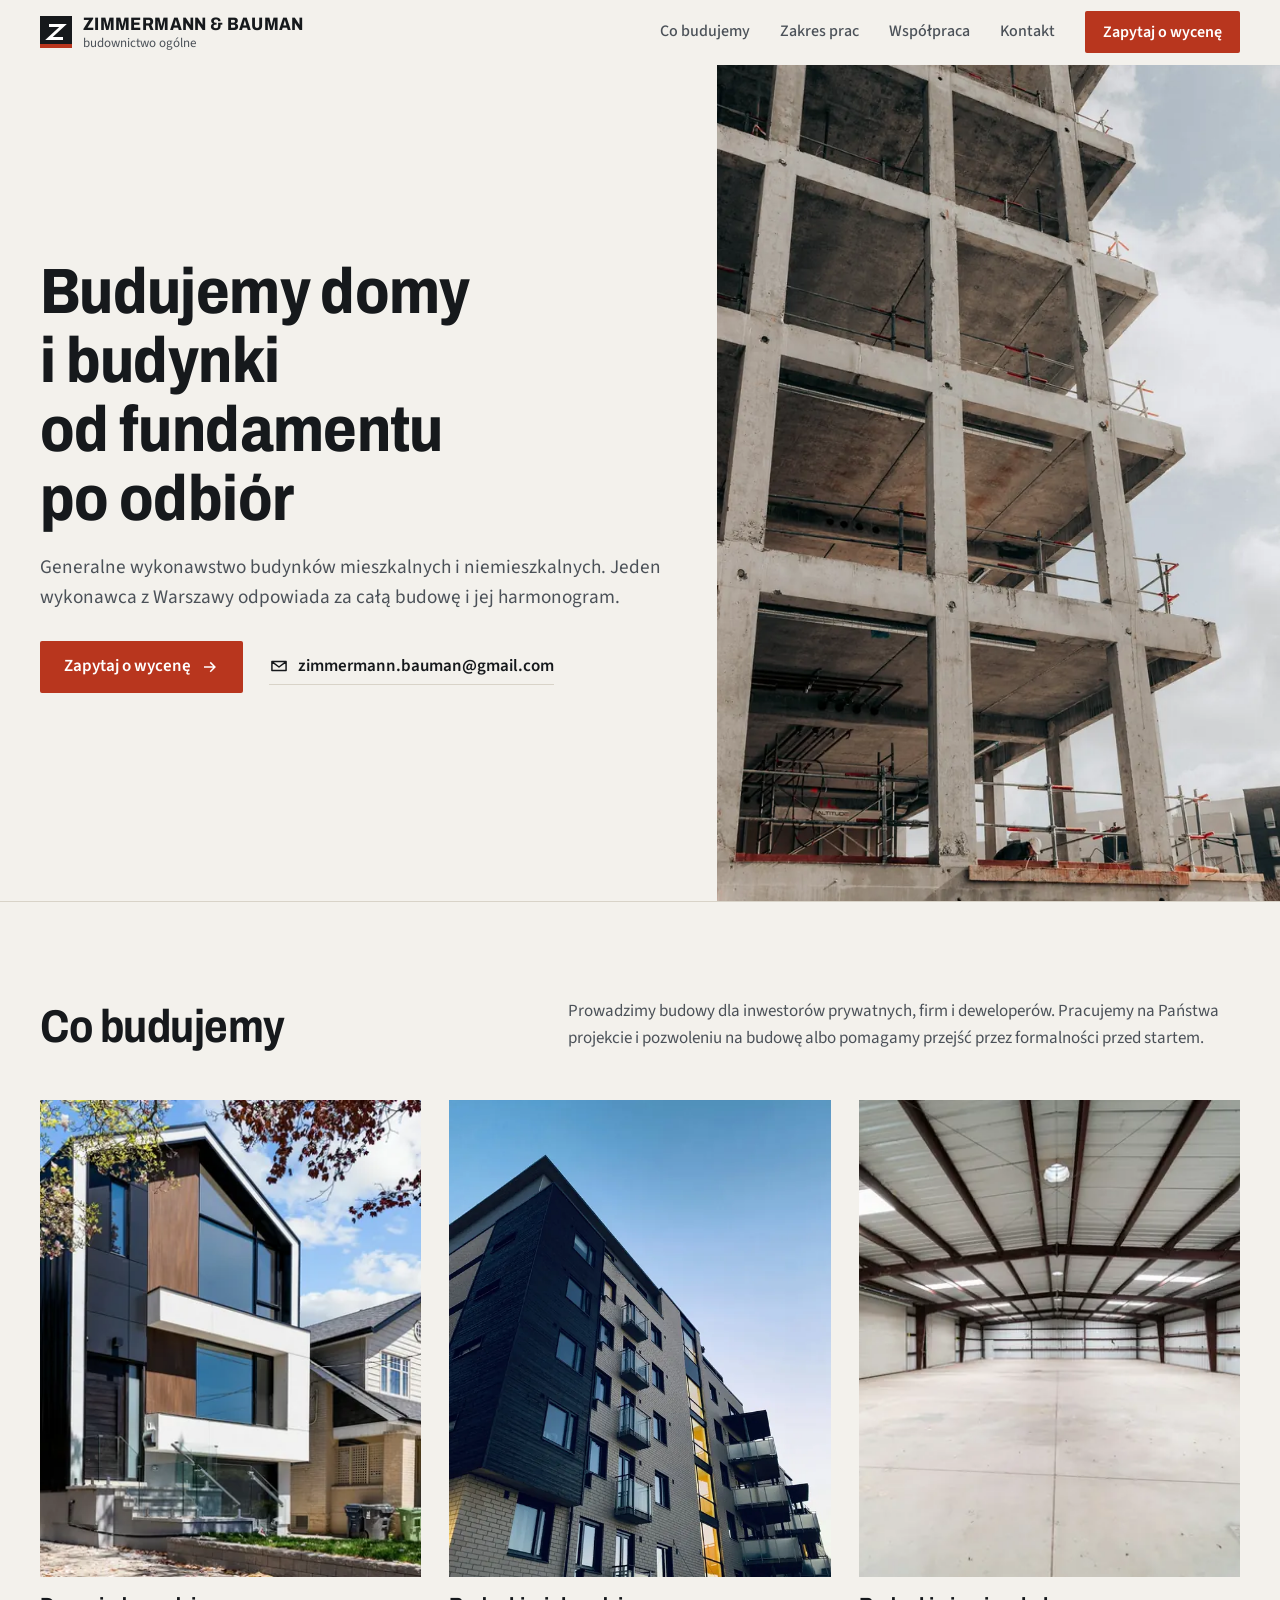
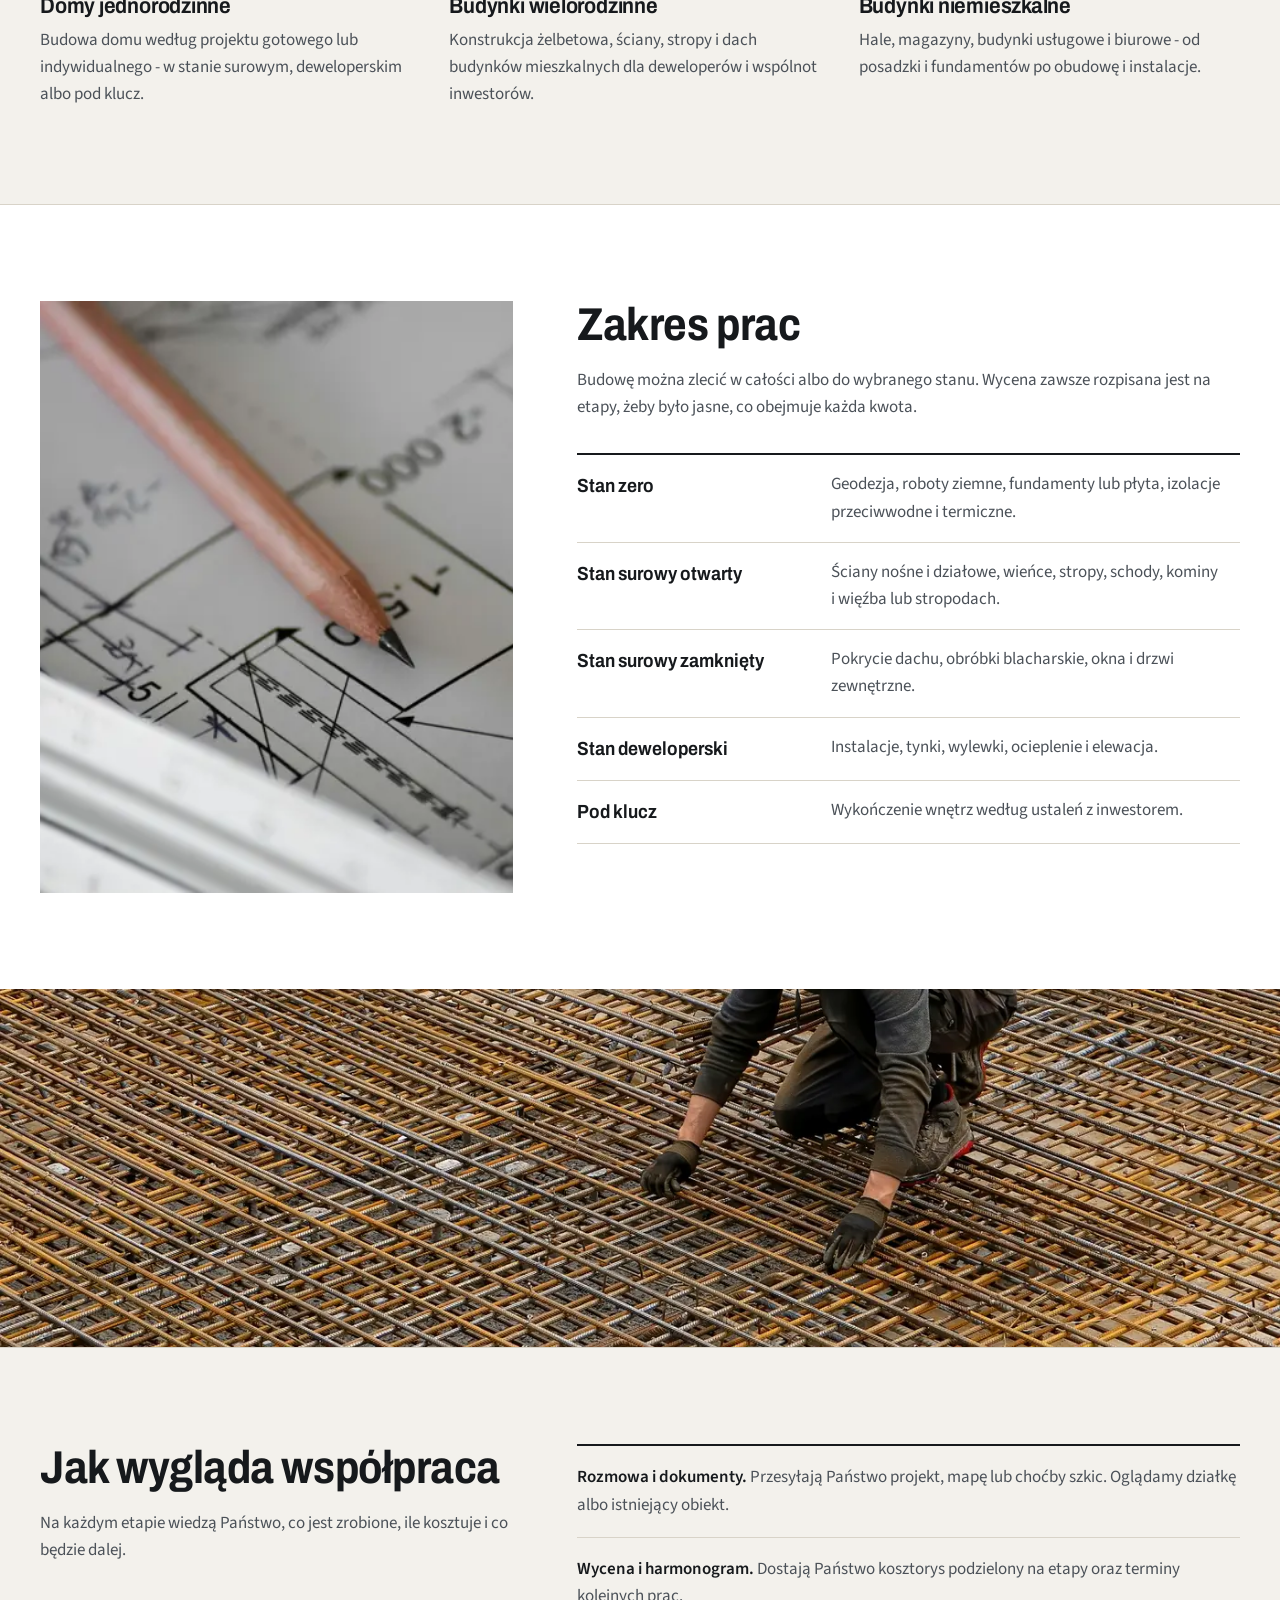
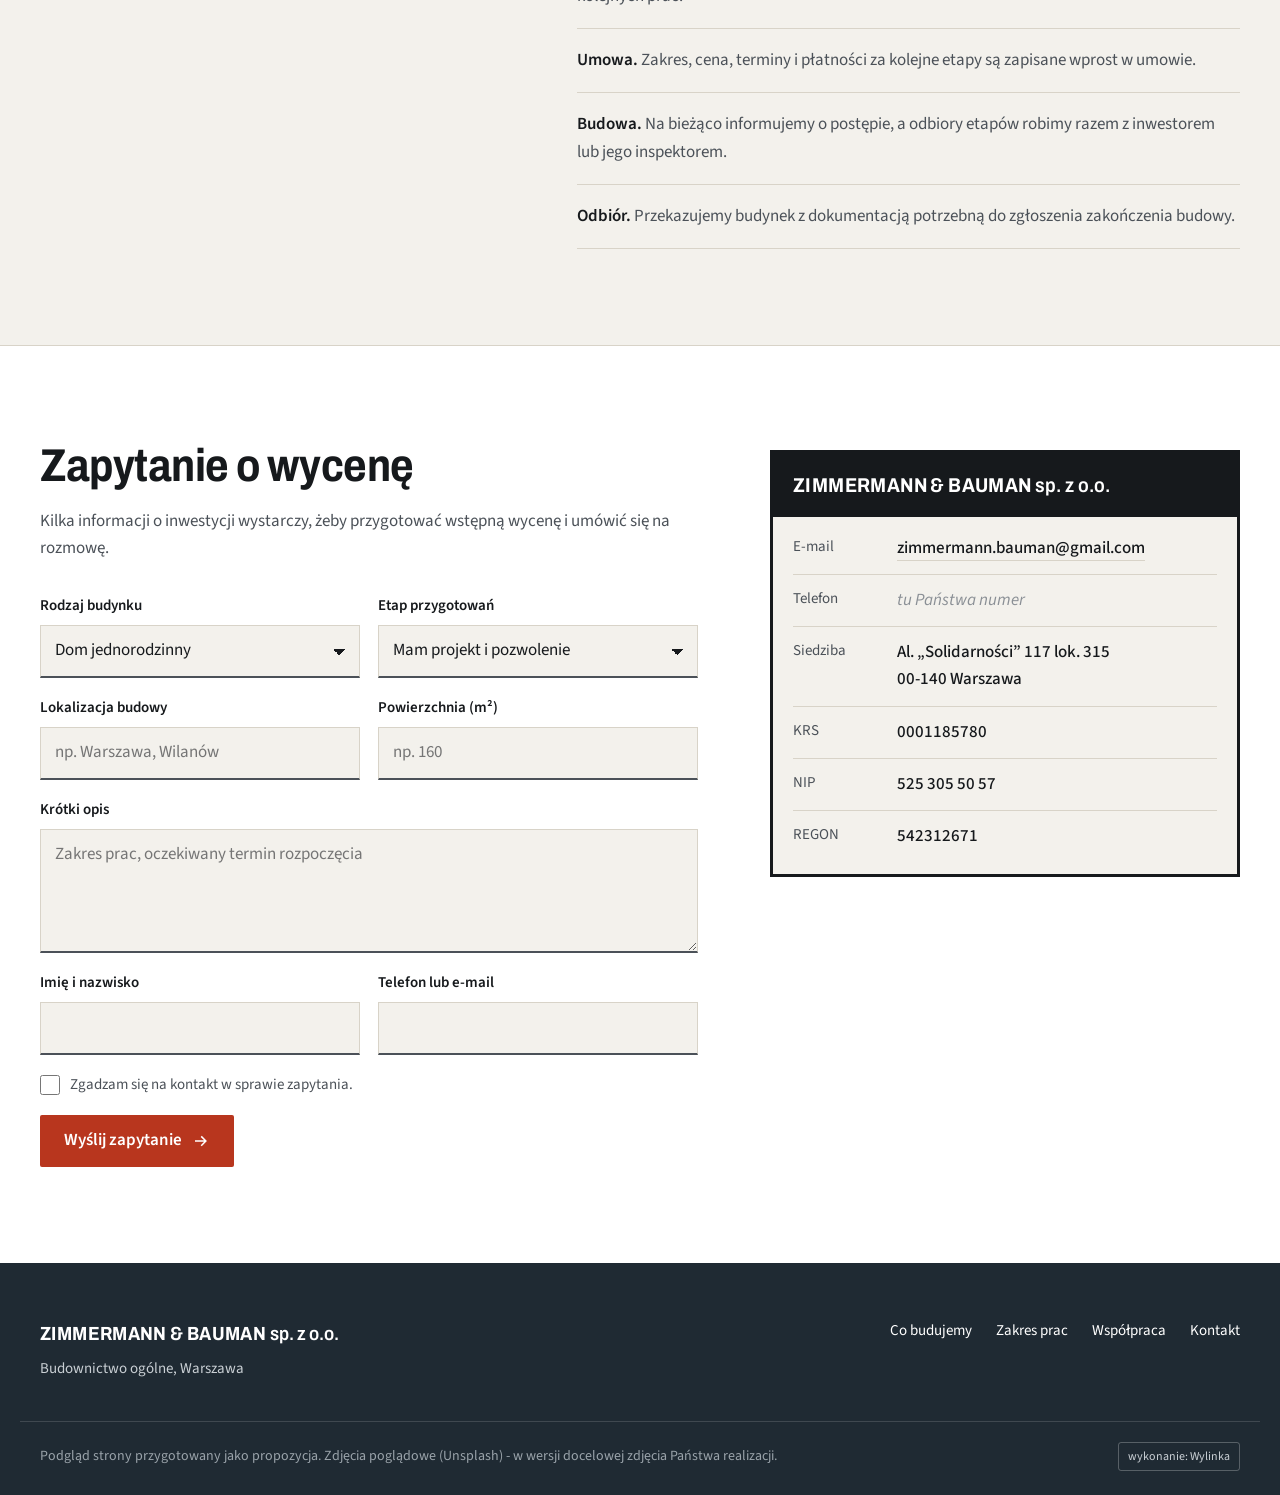
==== v1/index.html @ 2185230d "Wersja 2: ciemny motyw generalnego wykonawcy, zdjecia AVIF/WebP, lokalne fonty; poprzednia wersja w " ====
<!doctype html>
<html lang="pl">
<head>
<meta charset="utf-8">
<meta name="viewport" content="width=device-width, initial-scale=1, viewport-fit=cover">
<meta name="robots" content="noindex, nofollow">
<title>Zimmermann &amp; Bauman - budowa domów i budynków, Warszawa</title>
<meta name="description" content="Zimmermann &amp; Bauman sp. z o.o. z Warszawy - generalne wykonawstwo budynków mieszkalnych i niemieszkalnych, od fundamentu po odbiór.">
<meta name="theme-color" content="#F3F1EC">
<link rel="icon" href="data:image/svg+xml,%3Csvg xmlns='http://www.w3.org/2000/svg' viewBox='0 0 32 32'%3E%3Crect width='32' height='32' fill='%2316191C'/%3E%3Cpath d='M9 9.5h14L9 22.5h14' fill='none' stroke='%23fff' stroke-width='3' stroke-linejoin='miter'/%3E%3Crect x='0' y='28' width='32' height='4' fill='%23B8361E'/%3E%3C/svg%3E">
<link rel="preconnect" href="https://fonts.googleapis.com">
<link rel="preconnect" href="https://fonts.gstatic.com" crossorigin>
<link href="https://fonts.googleapis.com/css2?family=Archivo:wdth,wght@75..100,500..800&family=Source+Sans+3:wght@400;500;600&display=swap" rel="stylesheet">
<link rel="stylesheet" href="style.css?v=1">
</head>
<body>
<!-- Wizualizacja robocza (koncepcja) strony Zimmermann & Bauman sp. z o.o. Dane firmy: odpis aktualny KRS 0001185780. Zakres prac opisany na podstawie PKD, do potwierdzenia z klientem. Zdjęcia poglądowe z Unsplash. -->
<svg width="0" height="0" style="position:absolute" aria-hidden="true">
  <symbol id="i-mail" viewBox="0 0 24 24"><path d="M3.5 6.5h17v11h-17z M3.8 7l8.2 6.2L20.2 7" fill="none" stroke="currentColor" stroke-width="1.8" stroke-linejoin="round"/></symbol>
  <symbol id="i-tel" viewBox="0 0 24 24"><path d="M6.6 3.8h3l1.4 4-2 1.4a12 12 0 0 0 5.8 5.8l1.4-2 4 1.4v3a2 2 0 0 1-2.2 2A16.5 16.5 0 0 1 4.6 6a2 2 0 0 1 2-2.2z" fill="none" stroke="currentColor" stroke-width="1.8" stroke-linejoin="round"/></symbol>
  <symbol id="i-arrow" viewBox="0 0 24 24"><path d="M5 12h13M13 6.5 18.5 12 13 17.5" fill="none" stroke="currentColor" stroke-width="2" stroke-linecap="square"/></symbol>
</svg>

<header class="top" id="top">
  <div class="wrap top-in">
    <a class="logo" href="#" aria-label="Zimmermann &amp; Bauman - strona główna">
      <svg class="logo-mark" viewBox="0 0 32 32" aria-hidden="true"><rect width="32" height="32" fill="#16191C"/><path d="M9 9.5h14L9 22.5h14" fill="none" stroke="#fff" stroke-width="3"/><rect y="28" width="32" height="4" fill="#B8361E"/></svg>
      <span class="logo-txt"><span class="logo-name">Zimmermann &amp; Bauman</span><span class="logo-sub">budownictwo ogólne</span></span>
    </a>
    <nav class="nav" id="nav" aria-label="Menu">
      <a href="#budujemy">Co budujemy</a>
      <a href="#zakres">Zakres prac</a>
      <a href="#wspolpraca">Współpraca</a>
      <a href="#kontakt">Kontakt</a>
      <a class="btn btn-sm nav-cta" href="#kontakt">Zapytaj o wycenę</a>
    </nav>
    <button class="burger" id="burger" type="button" aria-label="Otwórz menu" aria-expanded="false" aria-controls="nav"><span></span><span></span></button>
  </div>
</header>

<main>
  <section class="hero">
    <div class="hero-img">
      <picture>
        <img src="../img/konstrukcja-1100.webp" srcset="../img/konstrukcja-700.webp 700w, ../img/konstrukcja-1100.webp 1100w" sizes="(min-width: 960px) 44vw, 100vw" width="1100" height="1650" alt="Żelbetowa konstrukcja budynku w trakcie budowy" fetchpriority="high">
      </picture>
    </div>
    <div class="wrap hero-in">
      <div class="hero-txt">
        <h1>Budujemy domy i&nbsp;budynki od&nbsp;fundamentu po&nbsp;odbiór</h1>
        <p class="lead">Generalne wykonawstwo budynków mieszkalnych i&nbsp;niemieszkalnych. Jeden wykonawca z&nbsp;Warszawy odpowiada za całą budowę i&nbsp;jej harmonogram.</p>
        <div class="hero-cta" id="heroCta">
          <a class="btn" href="#kontakt">Zapytaj o wycenę <svg aria-hidden="true"><use href="#i-arrow"/></svg></a>
          <a class="hero-mail" href="mailto:zimmermann.bauman@gmail.com"><svg aria-hidden="true"><use href="#i-mail"/></svg>zimmermann.bauman@gmail.com</a>
        </div>
      </div>
    </div>
  </section>

  <section class="sec" id="budujemy">
    <div class="wrap">
      <div class="sec-head">
        <h2>Co budujemy</h2>
        <p>Prowadzimy budowy dla inwestorów prywatnych, firm i&nbsp;deweloperów. Pracujemy na Państwa projekcie i&nbsp;pozwoleniu na budowę albo pomagamy przejść przez formalności przed startem.</p>
      </div>
      <div class="obiekty">
        <article class="obiekt">
          <img src="../img/dom-700.webp" srcset="../img/dom-700.webp 700w, ../img/dom-1300.webp 1300w" sizes="(min-width: 960px) 30vw, 100vw" width="700" height="468" alt="Nowoczesny dom jednorodzinny z ciemną elewacją" loading="lazy">
          <h3>Domy jednorodzinne</h3>
          <p>Budowa domu według projektu gotowego lub indywidualnego - w&nbsp;stanie surowym, deweloperskim albo pod klucz.</p>
        </article>
        <article class="obiekt">
          <img src="../img/wielorodzinny-600.webp" srcset="../img/wielorodzinny-600.webp 600w, ../img/wielorodzinny-1000.webp 1000w" sizes="(min-width: 960px) 30vw, 100vw" width="600" height="800" alt="Budynek wielorodzinny z balkonami" loading="lazy" class="pion">
          <h3>Budynki wielorodzinne</h3>
          <p>Konstrukcja żelbetowa, ściany, stropy i&nbsp;dach budynków mieszkalnych dla deweloperów i&nbsp;wspólnot inwestorów.</p>
        </article>
        <article class="obiekt">
          <img src="../img/hala-700.webp" srcset="../img/hala-700.webp 700w, ../img/hala-1300.webp 1300w" sizes="(min-width: 960px) 30vw, 100vw" width="700" height="467" alt="Wnętrze nowej hali o konstrukcji stalowej" loading="lazy">
          <h3>Budynki niemieszkalne</h3>
          <p>Hale, magazyny, budynki usługowe i&nbsp;biurowe - od posadzki i&nbsp;fundamentów po obudowę i&nbsp;instalacje.</p>
        </article>
      </div>
    </div>
  </section>

  <section class="sec sec-zakres" id="zakres">
    <div class="wrap zakres">
      <div class="zakres-img">
        <img src="../img/rysunek-700.webp" srcset="../img/rysunek-700.webp 700w, ../img/rysunek-1300.webp 1300w" sizes="(min-width: 960px) 40vw, 100vw" width="700" height="467" alt="Rysunek konstrukcyjny z ołówkiem i linijką" loading="lazy">
      </div>
      <div class="zakres-txt">
        <h2>Zakres prac</h2>
        <p class="sec-lead">Budowę można zlecić w&nbsp;całości albo do wybranego stanu. Wycena zawsze rozpisana jest na etapy, żeby było jasne, co obejmuje każda kwota.</p>
        <dl class="spec">
          <div><dt>Stan zero</dt><dd>Geodezja, roboty ziemne, fundamenty lub płyta, izolacje przeciwwodne i&nbsp;termiczne.</dd></div>
          <div><dt>Stan surowy otwarty</dt><dd>Ściany nośne i&nbsp;działowe, wieńce, stropy, schody, kominy i&nbsp;więźba lub stropodach.</dd></div>
          <div><dt>Stan surowy zamknięty</dt><dd>Pokrycie dachu, obróbki blacharskie, okna i&nbsp;drzwi zewnętrzne.</dd></div>
          <div><dt>Stan deweloperski</dt><dd>Instalacje, tynki, wylewki, ocieplenie i&nbsp;elewacja.</dd></div>
          <div><dt>Pod klucz</dt><dd>Wykończenie wnętrz według ustaleń z&nbsp;inwestorem.</dd></div>
        </dl>
      </div>
    </div>
  </section>

  <div class="pas" role="img" aria-label="Układanie zbrojenia płyty fundamentowej">
    <img src="../img/zbrojenie-1600.webp" srcset="../img/zbrojenie-700.webp 700w, ../img/zbrojenie-1600.webp 1600w" sizes="100vw" width="1600" height="982" alt="" loading="lazy">
  </div>

  <section class="sec" id="wspolpraca">
    <div class="wrap wsp">
      <div>
        <h2>Jak wygląda współpraca</h2>
        <p class="sec-lead">Na każdym etapie wiedzą Państwo, co jest zrobione, ile kosztuje i&nbsp;co będzie dalej.</p>
      </div>
      <ul class="kroki">
        <li><strong>Rozmowa i&nbsp;dokumenty.</strong> Przesyłają Państwo projekt, mapę lub choćby szkic. Oglądamy działkę albo istniejący obiekt.</li>
        <li><strong>Wycena i&nbsp;harmonogram.</strong> Dostają Państwo kosztorys podzielony na etapy oraz terminy kolejnych prac.</li>
        <li><strong>Umowa.</strong> Zakres, cena, terminy i&nbsp;płatności za kolejne etapy są zapisane wprost w&nbsp;umowie.</li>
        <li><strong>Budowa.</strong> Na bieżąco informujemy o&nbsp;postępie, a&nbsp;odbiory etapów robimy razem z&nbsp;inwestorem lub jego inspektorem.</li>
        <li><strong>Odbiór.</strong> Przekazujemy budynek z&nbsp;dokumentacją potrzebną do zgłoszenia zakończenia budowy.</li>
      </ul>
    </div>
  </section>

  <section class="sec sec-kontakt" id="kontakt">
    <div class="wrap kontakt">
      <div class="kontakt-form">
        <h2>Zapytanie o wycenę</h2>
        <p class="sec-lead">Kilka informacji o&nbsp;inwestycji wystarczy, żeby przygotować wstępną wycenę i&nbsp;umówić się na rozmowę.</p>
        <form class="form" id="form" novalidate>
          <div class="f-row">
            <label>Rodzaj budynku
              <select name="rodzaj">
                <option>Dom jednorodzinny</option>
                <option>Budynek wielorodzinny</option>
                <option>Hala lub magazyn</option>
                <option>Budynek usługowy lub biurowy</option>
                <option>Inny</option>
              </select>
            </label>
            <label>Etap przygotowań
              <select name="etap">
                <option>Mam projekt i pozwolenie</option>
                <option>Mam projekt</option>
                <option>Mam działkę</option>
                <option>Rozbudowa lub przebudowa</option>
              </select>
            </label>
          </div>
          <div class="f-row">
            <label>Lokalizacja budowy<input type="text" name="miejsce" placeholder="np. Warszawa, Wilanów"></label>
            <label>Powierzchnia (m²)<input type="text" name="pow" inputmode="numeric" placeholder="np. 160"></label>
          </div>
          <label>Krótki opis<textarea name="opis" rows="4" placeholder="Zakres prac, oczekiwany termin rozpoczęcia"></textarea></label>
          <div class="f-row">
            <label>Imię i nazwisko<input type="text" name="imie" autocomplete="name"></label>
            <label>Telefon lub e-mail<input type="text" name="kontakt" autocomplete="email"></label>
          </div>
          <label class="zgoda"><input type="checkbox" name="zgoda"> <span>Zgadzam się na kontakt w&nbsp;sprawie zapytania.</span></label>
          <button class="btn" type="submit">Wyślij zapytanie <svg aria-hidden="true"><use href="#i-arrow"/></svg></button>
          <p class="form-msg" id="formMsg" hidden>To podgląd strony - w&nbsp;tej wersji formularz niczego nie wysyła.</p>
        </form>
      </div>

      <aside class="tablica" aria-label="Dane firmy">
        <p class="tablica-tyt">Zimmermann &amp; Bauman <span>sp.&nbsp;z&nbsp;o.o.</span></p>
        <dl>
          <div><dt>E-mail</dt><dd><a href="mailto:zimmermann.bauman@gmail.com">zimmermann.bauman@gmail.com</a></dd></div>
          <div><dt>Telefon</dt><dd class="placeholder">tu Państwa numer</dd></div>
          <div><dt>Siedziba</dt><dd>Al. „Solidarności” 117 lok.&nbsp;315<br>00-140 Warszawa</dd></div>
          <div><dt>KRS</dt><dd>0001185780</dd></div>
          <div><dt>NIP</dt><dd>525 305 50 57</dd></div>
          <div><dt>REGON</dt><dd>542312671</dd></div>
        </dl>
      </aside>
    </div>
  </section>
</main>

<footer class="stopka">
  <div class="wrap stopka-in">
    <div>
      <p class="stopka-nazwa">Zimmermann &amp; Bauman <span>sp.&nbsp;z&nbsp;o.o.</span></p>
      <p>Budownictwo ogólne, Warszawa</p>
    </div>
    <nav class="stopka-nav" aria-label="Stopka">
      <a href="#budujemy">Co budujemy</a>
      <a href="#zakres">Zakres prac</a>
      <a href="#wspolpraca">Współpraca</a>
      <a href="#kontakt">Kontakt</a>
    </nav>
  </div>
  <div class="wrap stopka-dol">
    <p>Podgląd strony przygotowany jako propozycja. Zdjęcia poglądowe (Unsplash) - w&nbsp;wersji docelowej zdjęcia Państwa realizacji.</p>
    <a class="wyl" href="https://wylinka.pl" target="_blank" rel="noopener">wykonanie: Wylinka</a>
  </div>
</footer>

<div class="mob" id="mob" aria-hidden="true">
  <a class="mob-mail" href="mailto:zimmermann.bauman@gmail.com" tabindex="-1"><svg aria-hidden="true"><use href="#i-mail"/></svg>E-mail</a>
  <a class="btn" href="#kontakt" tabindex="-1">Zapytaj o wycenę</a>
</div>

<script src="app.js?v=1"></script>
</body>
</html>
---- v1/style.css ----
:root{
  --paper:#F3F1EC;
  --white:#FFFFFF;
  --ink:#16191C;
  --ink-2:#4B5158;
  --line:#D8D3C8;
  --steel:#1F2A33;
  --accent:#B8361E;
  --accent-d:#9A2C17;
  --head:"Archivo", "Arial Narrow", Arial, sans-serif;
  --body:"Source Sans 3", "Segoe UI", Arial, sans-serif;
  --gut:20px;
  --topH:64px;
}
*,*::before,*::after{box-sizing:border-box}
html{scroll-behavior:smooth;scroll-padding-top:var(--topH);-webkit-text-size-adjust:100%}
body{margin:0;background:var(--paper);color:var(--ink);font:400 17px/1.6 var(--body);-webkit-font-smoothing:antialiased;overflow-x:hidden}
img{display:block;max-width:100%;height:auto}
a{color:inherit}
h1,h2,h3{font-family:var(--head);font-stretch:85%;font-weight:700;line-height:1.08;letter-spacing:-.01em;margin:0}
h2{font-size:clamp(30px,4.2vw,46px)}
h3{font-size:22px;font-stretch:90%;font-weight:650}
p{margin:0}
.wrap{width:100%;max-width:1240px;margin:0 auto;padding:0 var(--gut)}
svg{width:20px;height:20px;flex:none}

/* przyciski */
.btn{display:inline-flex;align-items:center;justify-content:center;gap:10px;min-height:52px;padding:0 24px;background:var(--accent);color:#fff;border:0;border-radius:2px;font:600 17px/1 var(--body);text-decoration:none;cursor:pointer;transition:background .15s}
.btn:hover{background:var(--accent-d)}
.btn:focus-visible,a:focus-visible,button:focus-visible,input:focus-visible,select:focus-visible,textarea:focus-visible{outline:2px solid var(--ink);outline-offset:2px}
.btn svg{width:18px;height:18px}
.btn-sm{min-height:42px;padding:0 18px;font-size:16px}

/* nagłówek */
.top{position:sticky;top:0;z-index:30;background:var(--paper);border-bottom:1px solid transparent;transition:border-color .2s}
.top.scrolled{border-bottom-color:var(--line)}
.top-in{display:flex;align-items:center;justify-content:space-between;height:var(--topH)}
.logo{display:flex;align-items:center;gap:11px;text-decoration:none}
.logo-mark{width:32px;height:32px}
.logo-txt{display:flex;flex-direction:column;line-height:1}
.logo-name{font-family:var(--head);font-weight:750;font-stretch:88%;font-size:18px;text-transform:uppercase;letter-spacing:.02em}
.logo-sub{font-size:13px;color:var(--ink-2);margin-top:4px}
.nav{display:flex;align-items:center;gap:30px}
.nav a:not(.btn){text-decoration:none;font-weight:500;font-size:16px;color:var(--ink-2)}
.nav a:not(.btn):hover{color:var(--ink)}
.burger{display:none}

/* hero */
.hero{position:relative}
.hero-img img{width:100%;height:100%;object-fit:cover}
.hero-txt h1{font-size:clamp(31px,5vw,64px);font-weight:750}
.lead{font-size:clamp(17px,1.5vw,20px);color:var(--ink-2);margin-top:18px;max-width:34em}
.hero-cta{display:flex;flex-wrap:wrap;align-items:center;gap:14px 26px;margin-top:28px}
.hero-mail{display:inline-flex;align-items:center;gap:9px;font-weight:600;text-decoration:none;border-bottom:1px solid var(--line);padding:4px 0}
.hero-mail:hover{border-bottom-color:var(--ink)}

@media (min-width:960px){
  .hero{min-height:calc(100svh - var(--topH));display:flex;align-items:center}
  .hero-img{position:absolute;top:0;right:0;bottom:0;width:44%}
  .hero-in{padding-top:48px;padding-bottom:64px}
  .hero-txt{width:54%;max-width:700px}
}

/* sekcje */
.sec{padding:96px 0;border-top:1px solid var(--line)}
.sec-head{display:grid;gap:18px;margin-bottom:48px}
.sec-head p,.sec-lead{color:var(--ink-2);max-width:40em}
.sec-lead{margin-top:16px}
@media (min-width:960px){
  .sec-head{grid-template-columns:5fr 7fr;align-items:end;gap:48px}
}

/* obiekty */
.obiekty{display:grid;gap:44px}
.obiekt img{width:100%;aspect-ratio:4/3;object-fit:cover;margin-bottom:18px}
.obiekt img.pion{object-position:50% 40%}
.obiekt p{color:var(--ink-2);margin-top:8px}
@media (min-width:760px){
  .obiekty{grid-template-columns:repeat(3,1fr);gap:28px}
  .obiekt img{aspect-ratio:4/5}
}

/* zakres */
.sec-zakres{background:var(--white)}
.zakres{display:grid;gap:40px}
.zakres-img img{width:100%;aspect-ratio:3/2;object-fit:cover}
.spec{margin:32px 0 0;border-top:2px solid var(--ink)}
.spec div{display:grid;gap:4px;padding:16px 0;border-bottom:1px solid var(--line)}
.spec dt{font-family:var(--head);font-stretch:90%;font-weight:650;font-size:19px}
.spec dd{margin:0;color:var(--ink-2)}
@media (min-width:960px){
  .zakres{grid-template-columns:5fr 7fr;gap:64px;align-items:start}
  .zakres-img{position:sticky;top:calc(var(--topH) + 32px)}
  .zakres-img img{aspect-ratio:4/5}
  .spec div{grid-template-columns:230px 1fr;gap:24px}
}

/* pas zdjęcia */
.pas img{width:100%;height:clamp(200px,28vw,400px);object-fit:cover;object-position:50% 45%}

/* współpraca */
.wsp{display:grid;gap:28px}
.kroki{list-style:none;margin:0;padding:0;border-top:2px solid var(--ink)}
.kroki li{padding:18px 0;border-bottom:1px solid var(--line);color:var(--ink-2)}
.kroki strong{color:var(--ink);font-weight:600}
@media (min-width:960px){
  .wsp{grid-template-columns:5fr 7fr;gap:64px}
}

/* kontakt */
.sec-kontakt{background:var(--white)}
.kontakt{display:grid;gap:56px}
.form{display:grid;gap:18px;margin-top:32px}
.f-row{display:grid;gap:18px}
.form label{display:grid;gap:7px;font-weight:600;font-size:15px}
.form input[type=text],.form select,.form textarea{width:100%;font:400 17px/1.4 var(--body);color:var(--ink);background:var(--paper);border:1px solid var(--line);border-bottom:2px solid var(--ink-2);border-radius:0;padding:13px 14px;min-height:50px}
.form textarea{resize:vertical}
.form select{appearance:none;background-image:linear-gradient(45deg,transparent 50%,var(--ink) 50%),linear-gradient(135deg,var(--ink) 50%,transparent 50%);background-position:calc(100% - 20px) 52%,calc(100% - 14px) 52%;background-size:6px 6px;background-repeat:no-repeat;padding-right:40px}
.form .zgoda{display:flex;gap:10px;align-items:flex-start;font-weight:400;color:var(--ink-2)}
.zgoda input{width:20px;height:20px;margin:2px 0 0;accent-color:var(--accent)}
.form .btn{justify-self:start}
.form-msg{background:var(--paper);border-left:3px solid var(--accent);padding:12px 14px}
@media (min-width:640px){.f-row{grid-template-columns:1fr 1fr}}

/* tablica z danymi - jak tablica informacyjna budowy */
.tablica{border:3px solid var(--ink);background:var(--paper);align-self:start}
.tablica-tyt{background:var(--ink);color:#fff;font-family:var(--head);font-stretch:88%;font-weight:700;font-size:20px;text-transform:uppercase;letter-spacing:.02em;padding:16px 20px}
.tablica dl{margin:0;padding:6px 20px 12px}
.tablica dl div{display:grid;grid-template-columns:92px 1fr;gap:12px;padding:12px 0;border-bottom:1px solid var(--line)}
.tablica dl div:last-child{border-bottom:0}
.tablica dt{color:var(--ink-2);font-size:15px}
.tablica dd{margin:0;font-weight:500;overflow-wrap:anywhere}
.tablica dd a{text-decoration:none;border-bottom:1px solid var(--line)}
.placeholder{color:#8A8F95;font-style:italic;font-weight:400 !important}
@media (min-width:960px){
  .kontakt{grid-template-columns:7fr 5fr;gap:72px}
  .tablica{position:sticky;top:calc(var(--topH) + 32px);margin-top:8px}
}

/* stopka */
.stopka{background:var(--steel);color:#C9CFD4;font-size:15px;padding:56px 0 24px}
.stopka-in{display:grid;gap:28px}
.stopka-nazwa{color:#fff;font-family:var(--head);font-stretch:88%;font-weight:700;font-size:19px;text-transform:uppercase;letter-spacing:.02em;margin-bottom:8px}
.stopka-nav{display:flex;flex-wrap:wrap;gap:10px 24px}
.stopka-nav a{text-decoration:none;color:#fff}
.stopka-dol{display:flex;flex-wrap:wrap;justify-content:space-between;align-items:center;gap:16px;margin-top:40px;padding-top:20px;border-top:1px solid rgba(255,255,255,.14);font-size:14px;color:#9AA3AA}
.wyl{display:inline-block;font-size:12px;color:#C9CFD4;text-decoration:none;border:1px solid rgba(255,255,255,.25);border-radius:3px;padding:4px 9px}
.wyl:hover{color:#fff;border-color:#fff}
@media (min-width:760px){.stopka-in{grid-template-columns:1fr auto;align-items:start}}

/* pasek na telefonie */
.mob{display:none}

/* telefon */
@media (max-width:959px){
  .nav{position:fixed;inset:var(--topH) 0 auto 0;flex-direction:column;align-items:stretch;gap:0;background:var(--paper);border-bottom:1px solid var(--line);padding:8px var(--gut) 20px;transform:translateY(-8px);opacity:0;visibility:hidden;transition:opacity .18s,transform .18s,visibility .18s}
  .nav.open{opacity:1;visibility:visible;transform:none}
  .nav a:not(.btn){padding:14px 0;border-bottom:1px solid var(--line);font-size:18px;color:var(--ink)}
  .nav-cta{margin-top:16px}
  .burger{display:flex;flex-direction:column;justify-content:center;gap:7px;width:44px;height:44px;margin-right:-10px;padding:0 10px;background:none;border:0;cursor:pointer}
  .burger span{display:block;height:2px;background:var(--ink);transition:transform .18s}
  .burger[aria-expanded=true] span:first-child{transform:translateY(4.5px) rotate(45deg)}
  .burger[aria-expanded=true] span:last-child{transform:translateY(-4.5px) rotate(-45deg)}

  .hero-img{height:clamp(150px,30svh,320px)}
  .hero-img img{object-position:50% 38%}
  .hero-in{padding-top:24px;padding-bottom:40px}
  .lead{margin-top:14px}
  .hero-cta{margin-top:22px}
  .sec{padding:64px 0}
  .sec-head{margin-bottom:32px}

  .mob{display:flex;gap:10px;position:fixed;left:0;right:0;bottom:0;z-index:40;padding:10px var(--gut) calc(10px + env(safe-area-inset-bottom));background:var(--paper);border-top:1px solid var(--line);transform:translateY(110%);transition:transform .22s}
  .mob.widac{transform:none}
  .mob .btn{flex:1;min-height:48px}
  .mob-mail{display:inline-flex;align-items:center;justify-content:center;gap:8px;min-height:48px;padding:0 18px;border:1px solid var(--ink);border-radius:2px;text-decoration:none;font-weight:600}
  .stopka{padding-bottom:96px}
}
@media (max-width:380px){
  :root{--gut:16px}
  .logo-name{font-size:16px}
}
@media (prefers-reduced-motion:reduce){html{scroll-behavior:auto}*{transition:none !important}}

.hero-adres{display:none}
@media (min-width:960px){.hero-adres{display:block;margin-top:56px;padding-top:18px;border-top:1px solid var(--line);font-size:15px;color:var(--ink-2);max-width:560px}}
.tablica-tyt span,.stopka-nazwa span{text-transform:none;font-weight:600;letter-spacing:0}
@media (max-width:559px){
  .tablica dl div{grid-template-columns:1fr;gap:2px;padding:11px 0}
}
@media (max-width:559px){.tablica-tyt{font-size:18px;padding:14px 18px}.tablica dl{padding:4px 18px 10px}}
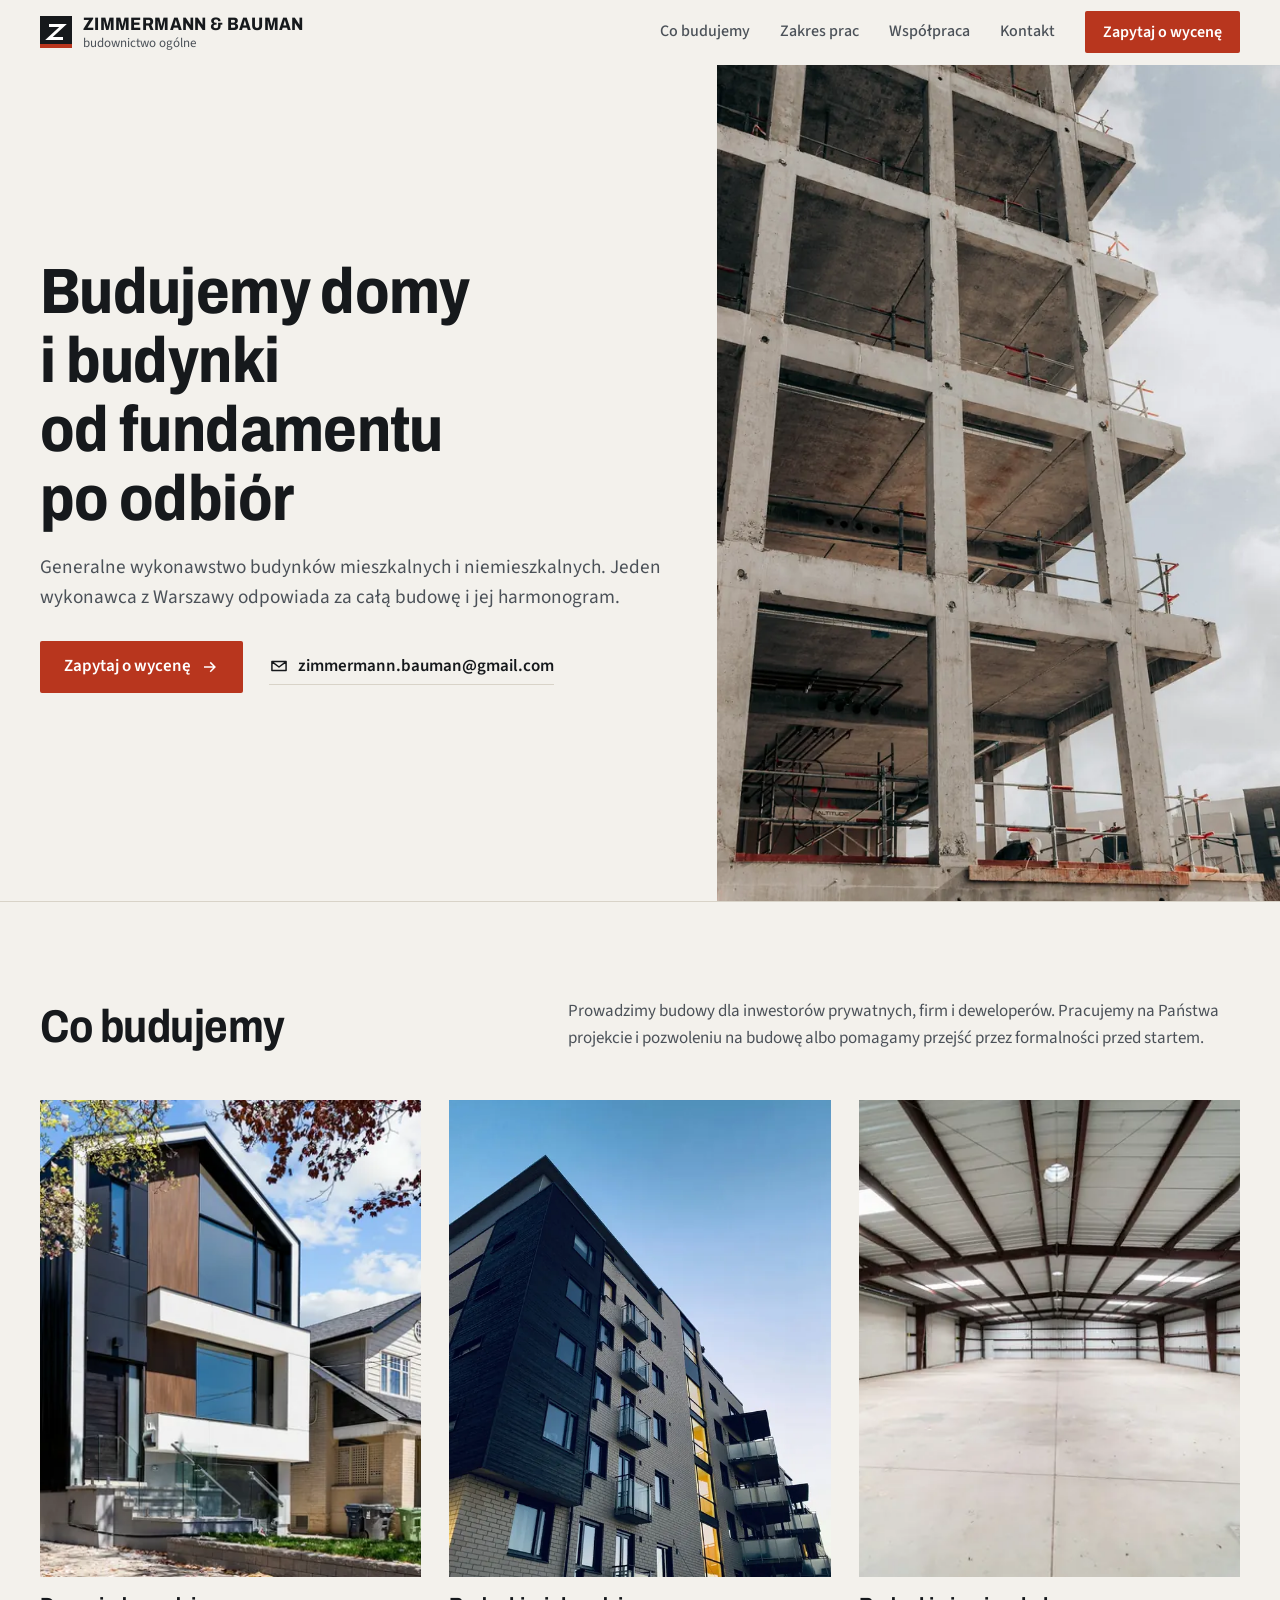
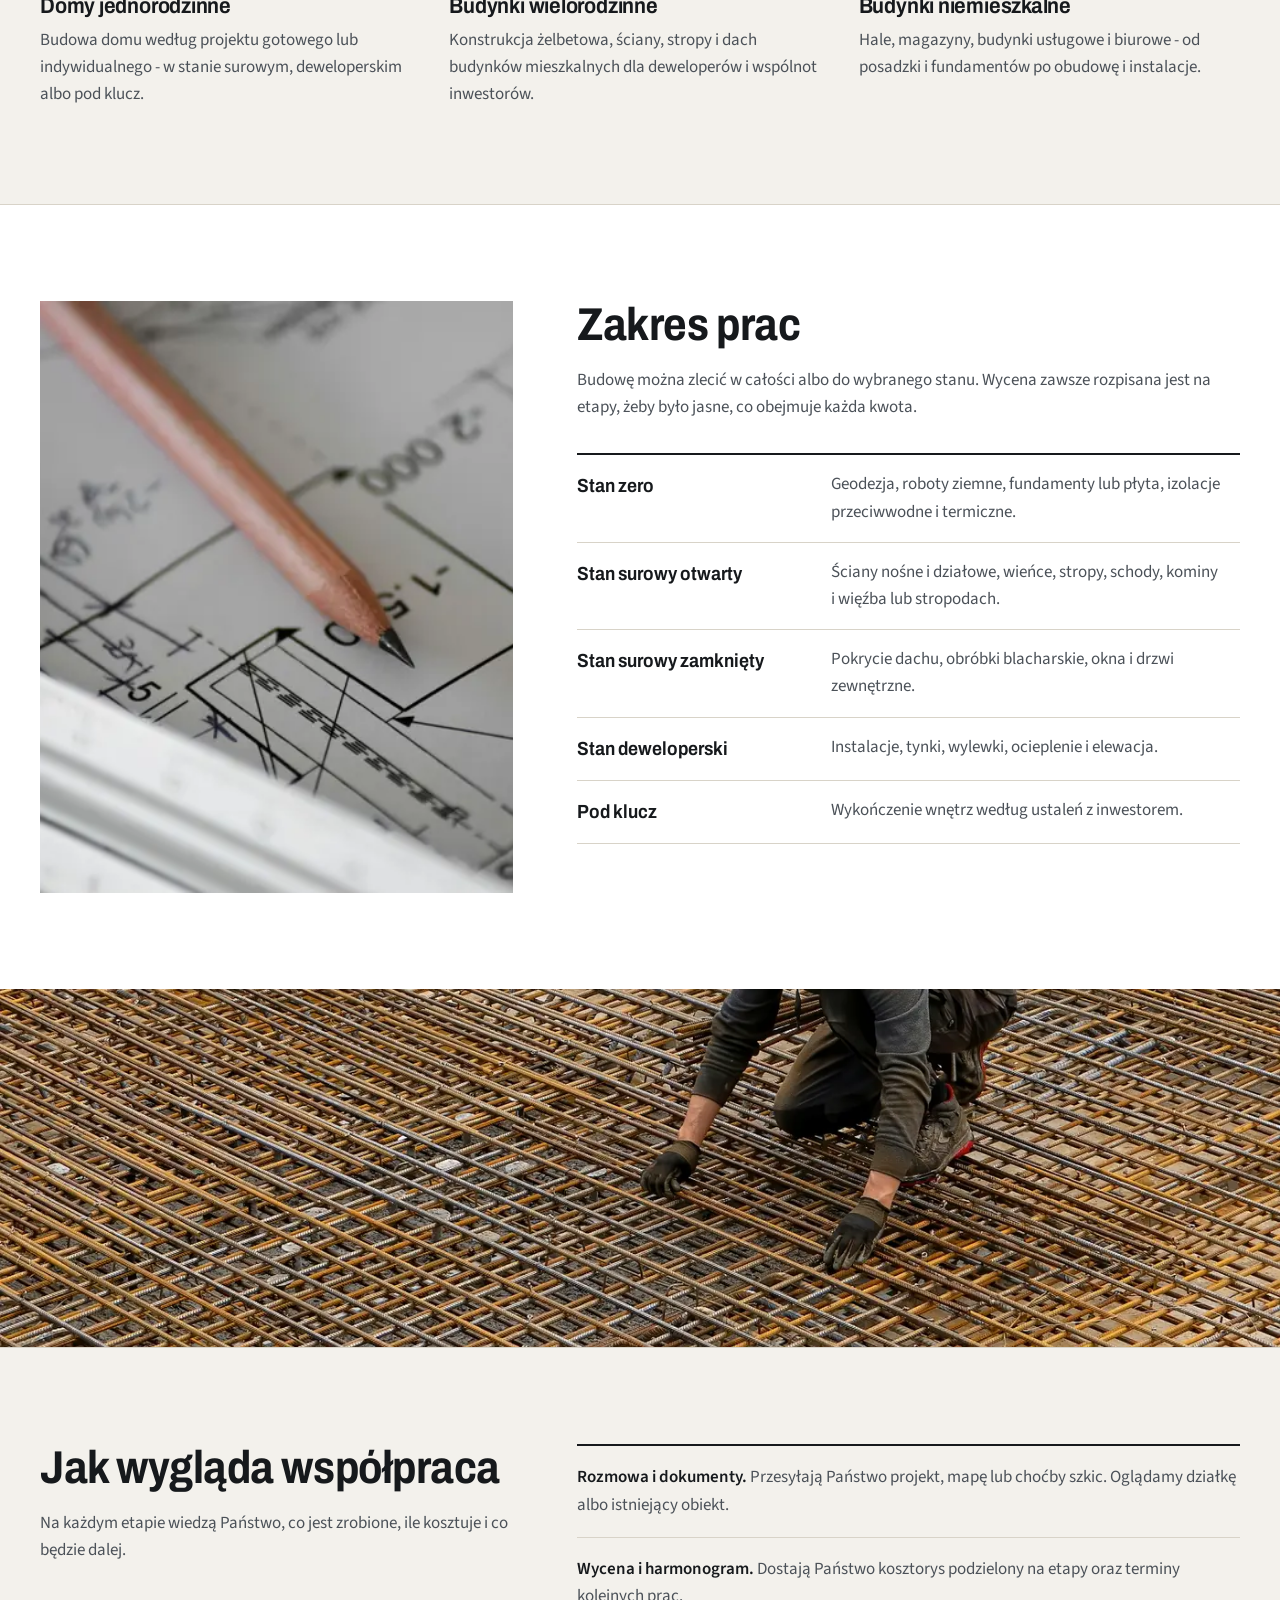
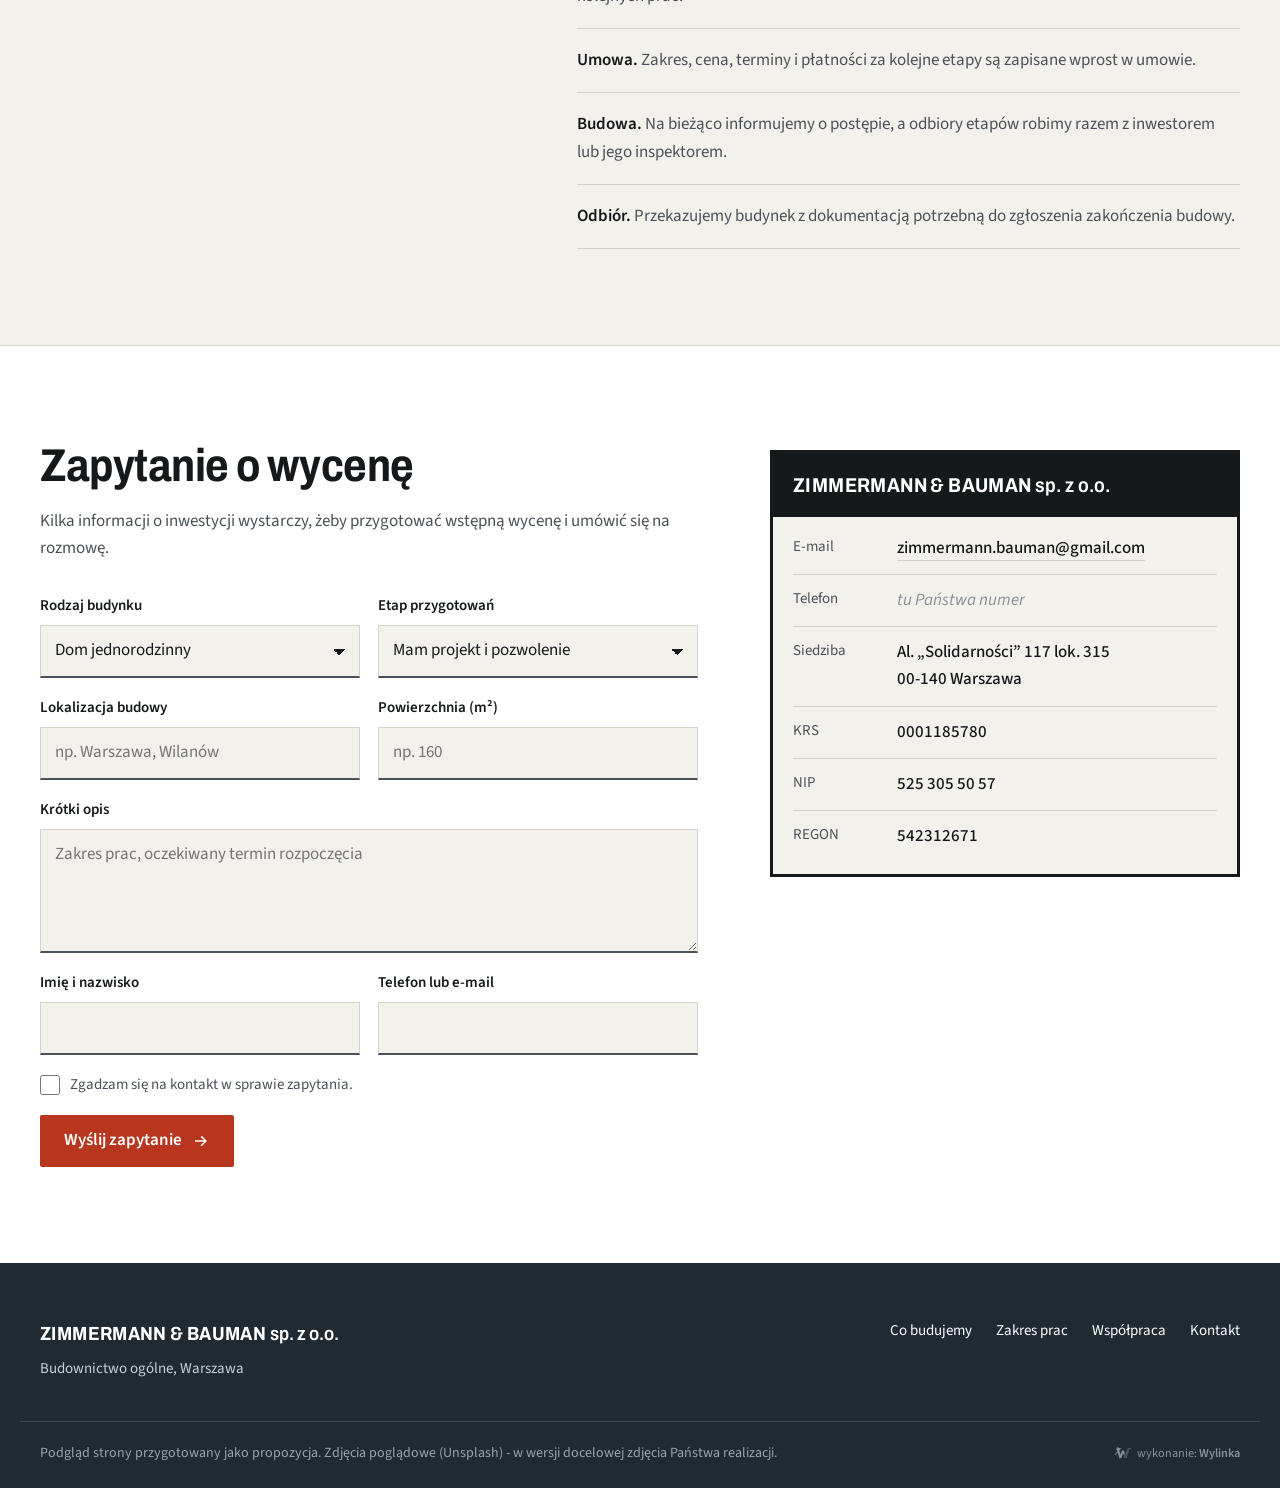
==== commit 6c2911d0: "Oficjalny znak Wylinka (gekon) w stopce zamiast tekstowego "wykonanie: Wylinka" Co-Authored-By: Clau" ====
--- a/v1/index.html
+++ b/v1/index.html
@@ -12,6 +12,18 @@
 <link rel="preconnect" href="https://fonts.gstatic.com" crossorigin>
 <link href="https://fonts.googleapis.com/css2?family=Archivo:wdth,wght@75..100,500..800&family=Source+Sans+3:wght@400;500;600&display=swap" rel="stylesheet">
 <link rel="stylesheet" href="style.css?v=1">
+<style>
+.wylinka-badge{display:inline-flex;align-items:center;gap:.4em;color:inherit;text-decoration:none;font-size:.875em;line-height:1;opacity:.85}
+.wylinka-badge:hover,.wylinka-badge:focus-visible{opacity:1}
+.wylinka-badge:focus-visible{outline:2px solid currentColor;outline-offset:3px;border-radius:2px}
+.wylinka-badge svg{width:18px;height:18px;flex:none;overflow:visible}
+.wylinka-badge b{font-weight:600}
+.wylinka-badge .wy-old{opacity:.45;transform-origin:40px 30px;transition:transform .32s cubic-bezier(.3,.7,.4,1),opacity .32s ease-out}
+.wylinka-badge .wy-pod{opacity:0;transition:opacity .2s ease-out .08s}
+.wylinka-badge:hover .wy-old,.wylinka-badge:focus-visible .wy-old{transform:translate(9px,7px) rotate(9deg);opacity:0}
+.wylinka-badge:hover .wy-pod,.wylinka-badge:focus-visible .wy-pod{opacity:1}
+@media (prefers-reduced-motion:reduce){.wylinka-badge .wy-old,.wylinka-badge .wy-pod{transition:none}.wylinka-badge:hover .wy-old,.wylinka-badge:focus-visible .wy-old{transform:none;opacity:.45}.wylinka-badge:hover .wy-pod,.wylinka-badge:focus-visible .wy-pod{opacity:0}}
+</style>
 </head>
 <body>
 <!-- Wizualizacja robocza (koncepcja) strony Zimmermann & Bauman sp. z o.o. Dane firmy: odpis aktualny KRS 0001185780. Zakres prac opisany na podstawie PKD, do potwierdzenia z klientem. Zdjęcia poglądowe z Unsplash. -->
@@ -192,7 +204,7 @@
   </div>
   <div class="wrap stopka-dol">
     <p>Podgląd strony przygotowany jako propozycja. Zdjęcia poglądowe (Unsplash) - w&nbsp;wersji docelowej zdjęcia Państwa realizacji.</p>
-    <a class="wyl" href="https://wylinka.pl" target="_blank" rel="noopener">wykonanie: Wylinka</a>
+    <a class="wylinka-badge" href="https://wylinka.pl/?utm_source=zimmermannbauman-koncepcja&amp;utm_medium=stopka&amp;utm_campaign=wykonanie" rel="noopener" title="Strona wykonana przez Wylinka"><svg viewBox="0 0 64 64" aria-hidden="true" focusable="false" fill="currentColor"><path d="M9.8 22.8l-1.2-7.9 2.2-3.7 15.5 4.6-.5 1.5-7.2 5.5 4.7 15.6 5-15.6 7 0 4.1 12.7-4.2-.9-2.6 1.8-.8-2.2-5.3 15.6-4.3 0 .4 .2-2.1 2.8-1.3-1.1 1.1-1.4-3.1 .2-.1-1.7 2.2-.1-5.7-16.5-4.8 .6-.8 3.1 0 .5-.3 .5 .8 2.2-1.6 .5-.4-1.3-.8 1.6-1.5-.8 .8-1.6-1.4 .6-.6-1.6 2.3-.8 .2-.4 1.3-4.8 5.9-.8-2.4-6.9zM15.2 13.7l-.1-.4-.4 .8-.1 .8 .1 1 .1 .4 .3 .7 .3-.9 .1-.7 0-.8z"/><path class="wy-pod" d="M37.1 49.8l-4.5-13.3 2.6-1.8 4.2 .9 .9 2.8 3-9.7 0-.5 .1-.8 3.2-8.4 .5-1 .6-1 .9-1.1 1.3-1 1.1-.7 1.4-.5 1.4-.3 .7 0 .9 0 1.2 .3 1.4 .6 .8 .5 .7 .7 .6 .7 .5 .9 .3 .9 .1 .9 0 .8-.2 .9-.5 .9-.5 .6-.7 .5-.7 .3-.1-.1 0-.1 .5-.5 .3-.7 .2-.5 0-.6-.1-.6-.3-.7-.4-.5-.4-.4-.5-.3-.6-.3-.7 0-.7 .1-.6 .1-.5 .4-.5 .5-.3 .5-.2 .7-.1 1.5-1.4 5.1-.8 3.3-.3 .7-.5 .7-6 17.5 1.9 .1-.1 1.7-3.1-.2 1.1 1.4-1.3 1.1-2.1-2.8 .4-.2z"/><path class="wy-old" d="M40.8 50l.4-.2-4.1 0-4.2-12.5 2.5-1.7 4.3 .9 .6 1.9 .6-1.6 0-.3 2.4-7.8 0-.5 .1-.8 3.2-8.4 .4-.8 .6-.9 .9-1.2 .9-.9 1.3-.8 1.4-.6 1.2-.3 1.4-.1 1.3 .1 .6 .2 .8 .3 1.1 .6 .9 .7 .7 .9 .5 .9 .3 .9 .1 1.1-.1 .9-.3 .9-.4 .7-.6 .7-.6 .4-.6 .2-.1-.1 0-.1 .5-.5 .3-.7 .2-.5 0-.5-.1-.6-.2-.6-.3-.5-.4-.5-.5-.3-.6-.3-.7-.1-.6 0-.6 .1-.6 .3-.6 .5-.3 .4-.2 .5-.1 .5-.1 1.5-1.4 5.1-.8 3.3-.3 .7-.5 .7-6 17.5 1.9 .1-.1 1.7-3.1-.2 1.1 1.4-1.3 1.1zM49.6 17.1l.6 1.7-1.5 1.9 .4 .4 1.8-2.1-.7-2.1zM48.1 28.3l.5 1.8-1.7 1.8 .4 .4 1.9-2-.6-2.2zM37.9 41.7l1.7-1.5-.4-.4-1.7 1.4zM42.6 38.7l-1.5 2.8 1.1 2-1.3 2.6 .5 .2 1.5-2.8-1.1-2 1.4-2.5z"/></svg><span>wykonanie: <b>Wylinka</b></span></a>
   </div>
 </footer>
 
